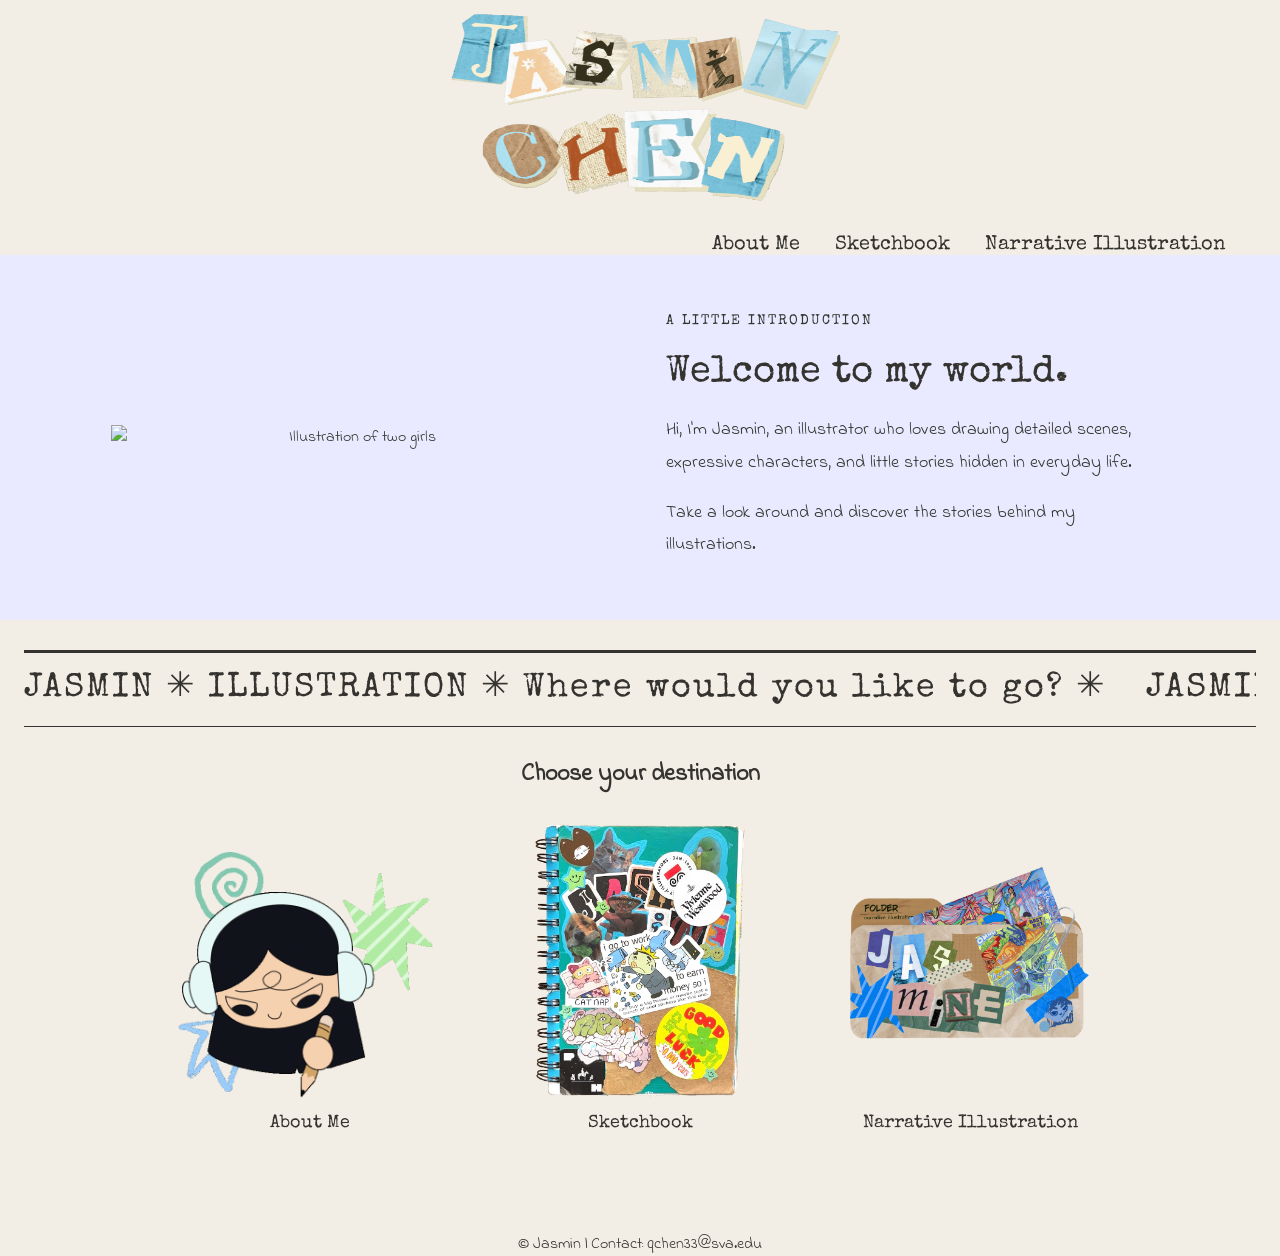
==== index.html @ 53a6e6cb "add illustration website files" ====
<!DOCTYPE html>
<html lang="en">
<head>
  <meta charset="UTF-8">
  <meta name="viewport" content="width=device-width, initial-scale=1.0">
  <title>Jasmin | Illustration Portfolio</title>

  <link href="https://fonts.googleapis.com/css2?family=Indie+Flower&family=Special+Elite&display=swap" rel="stylesheet">
  <link rel="stylesheet" href="Style.css">
</head>

<body>
  <main>

    <!-- First screen: Welcome -->
    <section class="hero" id="home">

      <!-- 顶部gif 文字logo -->
     <div class="hero-text">
  <img src="Image/Jasmin_chen.gif" alt="Welcome to Jasmin's illustration portfolio">
</div>

      <!-- 顶部右侧菜单栏 -->
      <nav class="home-menu">
        <a href="about.html">About Me</a>
        <a href="Sketch.html">Sketchbook</a>
        <a href="narrative.html">Narrative Illustration</a>
      </nav>

      <!-- 主图在左，介绍文字在右 -->
      <div class="hero-content">

        <!-- 左侧主图 -->
        <div class="hero-image">
          <img
            class="home-background"
            src="Image/two girls.tif"
            alt="Illustration of two girls">
        </div>

        <!-- 右侧介绍文字 -->
        <div class="hero-intro">
          <p class="intro-label">A LITTLE INTRODUCTION</p>

          <h2>Welcome to my world.</h2>

          <p>
            Hi, I'm Jasmin, an illustrator who loves
            drawing detailed scenes, expressive characters,
            and little stories hidden in everyday life.
          </p>

          <p>
            Take a look around and discover the stories
            behind my illustrations.
          </p>
        </div>

      </div>

      <!-- 循环滚动文字 -->
      <div class="marquee">
        <div class="marquee-track">
          <span>JASMIN ✳ ILLUSTRATION ✳ Where would you like to go? ✳ </span>
          <span>JASMIN ✳ ILLUSTRATION ✳ Where would you like to go? ✳ </span>
          <span>JASMIN ✳ ILLUSTRATION ✳ Where would you like to go? ✳ </span>
        </div>
      </div>

      
    </section>

    <!-- Second screen: Illustrated navigation -->
    <section class="destinations" id="destinations">

      <h2>Choose your destination</h2>

      
<div class="destination-block">

  <a class="destination-button" href="about.html">
    <img src="Image/gif_logo_home_page.gif" alt="">
    <span>About Me</span>
  </a>

  <a class="destination-button" href="sketch.html">
    <img src="Image/sketch_book_button.png" alt="">
    <span>Sketchbook</span>
  </a>

  <a class="destination-button" href="narrative.html">
    <img src="Image/narrative_illustration_button.png" alt="">
    <span>Narrative Illustration</span>
  </a>

</div>


    </section>

  </main>

  <footer>
    © Jasmin | Contact: qchen33@sva.edu
  </footer>

</body>
</html>
---- Style.css ----
/* ===== 全站基础样式 ===== */
body {
  margin: 0;
  background: #f3eee5;
  color: #34332f;
  font-family: 'Indie Flower', cursive;
  text-align: center;
}

/* ===== 页面主要内容 ===== */
main {
  padding: 100px 24px;
}

/* ===== 主标题 ===== */
h1 {
  font-family: 'Special Elite', monospace;
  font-size: clamp(36px, 7vw, 80px);
  font-weight: normal;
}

/* ===== 副标题和段落 ===== */
h2,
.subtitle {
  font-family: 'Indie Flower', cursive;
}

p {
  font-size: 18px;
}

/* ===== 图片自适应 ===== */
img {
  max-width: 100%;
  height: auto;
}
/* Narrative 页面文字字体 */
.subtitle,
.artwork-title,
.artwork-info {
  font-family: 'Indie Flower', cursive;
}
/* 作品图片的茉莉花背景 */
.artwork-background {
  background-color: #e9eaff;
  background-image: none;
  background-repeat: repeat;
  background-position: center top;
  background-size: 500px auto;

  display: grid;
  place-items: center;
  width: calc(100vw - 48px);
  margin-left: -24px;
  padding: 0;
  box-sizing: border-box;
}

/* 作品图片 */
.artwork-background .main-artwork {
  display: block;
  width: auto;
  height: auto;
  max-width: 100%;
  max-height: calc(100vh - 115px);
  margin: 0 auto;
  object-fit: contain;
}

/* ===== 首页gif文字logo排版 ===== */
.hero-text {
  margin: -100px   0 5px;
  padding: 0;
  line-height: 1.2;
}
.hero-text img {
  display: block;
  width: 400px;
  height: 210px;
  object-fit: fill;
  max-width: 85%;
  margin: 0 auto;
}

.hero-text p {
  margin: 3px 0;
  font-size: 16px;
  line-height: 1.3;
   transform: translateY(-10px);
}

.hero-text h1 {
  margin: 4px 0;
  font-size: clamp(30px, 4vw, 52px);
  line-height: 1.1;
}


/* 首页菜单栏 */
.home-menu {
  display: flex;
  justify-content: flex-end;
  align-items: flex-start;
  gap: 35px;

  width: 100%;
  max-width: none;
  margin: 0 0 12px;
  padding-right: 30px;

  box-sizing: border-box;
  transform: translateY(20px);
}

.home-menu a {
  color: #34332f;
  text-decoration: none;
  font-family: 'Special Elite', cursive;
  font-size: 20px;
  transition: opacity 0.2s ease;
}

.home-menu a:hover {
  opacity: 0.55;
}


/* ===== 首页三个插画入口 ===== */
.destinations {
  text-align: center;
  width: 100%;
}

.destination-block {
  display: flex;
  flex-direction: row;
  justify-content: center;
  align-items: flex-start;
  gap: 50px;

  width: 100%;
  max-width: 1100px;
  margin: 30px auto 0;
  box-sizing: border-box;
}

/* 每一个按钮 */
.destination-button {
  display: flex;
  flex-direction: column;
  align-items: center;
  text-align: center;

  width: 280px;
  flex-shrink: 0;

  text-decoration: none;
  color: #34332f;
}

/* 按钮图片 */
.destination-button img {
  width: 280px;
  height: 280px;
  object-fit: contain;
  display: block;
}

/* 按钮文字 */
.destination-button span {
  margin-top: 12px;
  font-family: 'Special Elite', cursive;
  font-size: 18px;
}

/* 鼠标悬停效果 */
.destination-button img {
  transition: transform 0.25s ease;
}

.destination-button:hover img {
  transform: translateY(-5px);
}

/* 循环滚动文字 */
.marquee {
  width: 100%;
  overflow: hidden;
  white-space: nowrap;
  margin: 30px 0;
  padding: 13px 0;

  border-top: 3px solid #34332f;
  border-bottom: 1px solid #34332f;

  box-sizing: border-box;

}

.marquee-track {
  display: flex;
  width: max-content;
  animation: marquee-scroll 20s linear infinite;
}

.marquee-track span {
  flex-shrink: 0;
  font-family: 'Special Elite', monospace;
  font-size: 34px;
  letter-spacing: 2px;
  line-height: 1.4;
  padding-right: 40px;
}

/* 滚动动画 */
@keyframes marquee-scroll {
  from {
    transform: translateX(0);
  }

  to {
    transform: translateX(-50%);
  }
}

/* ===== 首页主图与介绍的左右布局 ===== */

/* 首页主图和介绍文字的背景区域 */

/* 首页主图和介绍文字的全宽背景区域 */
.hero-content {
  display: flex;
  align-items: center;
  gap: 5%;

  width: 100vw;
  max-width: none;
  margin: 20px 0 20px calc(50% - 50vw);
  padding: 25px max(calc((100vw - 1100px) / 2), 9%);

  background-color: #e9eaff;
  box-sizing: border-box;
}

/* 左侧主图 */
.hero-image {
  flex: 1;
  min-width: 0;
}

.hero-image .home-background {
  display: block;
  width: 100%;
  height: auto;
  margin: 0;
}

/* 右侧介绍文字 */
.hero-intro {
  flex: 1;
  min-width: 0;
  text-align: left;
  padding: 15px;
  box-sizing: border-box;
}

.hero-intro .intro-label {
  font-family: 'Special Elite', monospace;
  font-size: 14px;
  letter-spacing: 2px;
}

.hero-intro h2 {
  font-family: 'Special Elite', monospace;
  font-size: clamp(28px, 3vw, 44px);
  font-weight: normal;
  line-height: 1.2;
  margin: 16px 0;
}

.hero-intro p {
  font-size: 18px;
  line-height: 1.8;
}

/* 手机屏幕布局 */
@media (max-width: 700px) {
  .hero-content {
    flex-direction: column;
    width: 100%;
    gap: 20px;
  }

  .hero-image,
  .hero-intro {
    width: 100%;
    flex: auto;
  }

  .hero-intro {
    padding: 10px;
  }
}


/* ===== 速写本页面Sketchbook page ===== */


/* ===== Sketchbook navigation ===== */

.sketchbook-menu {
  display: flex;
  justify-content: flex-end;
  align-items: center;
  gap: 28px;

  width: 100%;
  box-sizing: border-box;
  padding: 24px 5% 0;
}

.sketchbook-menu a {
  color: #34332f;
  text-decoration: none;
  font-family: 'Indie Flower', cursive;
  font-size: 18px;
}

.sketchbook-menu a:hover {
  opacity: 0.6;
}

/* ===== Sketchbook layout ===== */

.sketchbook-main {
  min-height: calc(100vh - 65px);
  padding: 20px 24px 30px;
  box-sizing: border-box;

  display: flex;
  flex-direction: column;
  align-items: center;
}

.sketchbook-title {
  margin: 0 0 8px;
}

.sketchbook-instruction {
  margin: 0 0 24px;
}

.sketchbook-stage {
  display: flex;
  justify-content: center;
  align-items: center;

  width: 100%;
  flex: 1;
  min-height: 0;
}

.sketchbook-spread {
  position: absolute;
  inset: 0;
  display: flex;
  width: 100%;
  height: 100%;
}


/* Large open book */

.sketchbook {
  position: relative;
  width: min(94vw, 1400px);
  height: min(68vw, 78vh);
  aspect-ratio: auto;
  flex-shrink: 0;
  perspective: 1600px;
}


/* ===== Mobile navigation ===== */

@media (max-width: 600px) {
  .sketchbook-menu {
    gap: 14px;
    padding: 18px 12px 0;
    flex-wrap: wrap;
  }

  .sketchbook-menu a {
    font-size: 15px;
  }

  .sketchbook-main {
    padding: 24px 8px;
  }

  .sketchbook {
    width: 96vw;
  }
}


/* ===== Closed book cover ===== */

.sketchbook-cover {
  position: absolute;
  inset: 0;
  z-index: 2;

  width: 100%;
  height: 100%;
  padding: 30px;

  display: flex;
  flex-direction: column;
  justify-content: center;
  align-items: center;
  gap: 16px;

  box-sizing: border-box;
  border: 1px solid #88745b;
  border-radius: 5px 12px 12px 5px;

  background:
    linear-gradient(
      90deg,
      #9b7654 0%,
      #b18b65 4%,
      #c6a47d 12%,
      #b9956d 100%
    );

  color: #453629;
  box-shadow:
    5px 8px 0 #d5c8b5,
    10px 14px 24px rgba(65, 48, 31, 0.18);

  cursor: pointer;
  transition:
    opacity 0.45s ease,
    transform 0.65s ease,
    visibility 0.65s;
}

.cover-decoration {
  font-size: 38px;
}

.cover-title {
  font-family: 'Special Elite', monospace;
  font-size: clamp(27px, 4vw, 46px);
  line-height: 1.25;
}

.cover-author {
  font-family: 'Indie Flower', cursive;
  font-size: 19px;
}

.cover-hint {
  margin-top: 18px;
  font-family: 'Special Elite', monospace;
  font-size: 11px;
  letter-spacing: 2px;
}

/* ===== Open book spread ===== */

.sketchbook-spread {
  position: absolute;
  inset: 0;

  display: flex;
  overflow: hidden;

  border-radius: 4px;
  background: #e9deca;
  box-shadow: 0 14px 30px rgba(65, 48, 31, 0.18);

  opacity: 0;
  visibility: hidden;
  transform: scale(0.94);

  transition:
    opacity 0.45s ease,
    transform 0.65s ease,
    visibility 0.65s;
}



.sketchbook-page-left,
.sketchbook-page-right {
  position: relative;
  flex: 1;
  min-width: 0;

  padding: 30px;
  box-sizing: border-box;

  background-color: #faf5e9;
  background-image: url("Image/paper-\ texture.jpg");
  background-size: 100% 100%;
  background-position: center;
  background-repeat: no-repeat;
}


.sketchbook-page-left {
  border-right: 1px solid #d8cbb6;
  box-shadow: inset -10px 0 16px -14px rgba(60, 45, 30, 0.5);
}

.sketchbook-page-right {
  box-shadow: inset 10px 0 16px -14px rgba(60, 45, 30, 0.5);
}

.page-number {
  font-family: 'Special Elite', monospace;
  font-size: 12px;
  color: #9a8a75;
}

.page-note {
  margin-top: 45px;
  font-family: 'Indie Flower', cursive;
  font-size: 19px;
  color: #847765;
}

/* ===== Open state ===== */

.sketchbook.is-open .sketchbook-cover {
  opacity: 0;
  visibility: hidden;
  transform: rotateY(-12deg) scale(0.96);
  pointer-events: none;
}

.sketchbook.is-open .sketchbook-spread {
  opacity: 1;
  visibility: visible;
  transform: scale(1);
}

.sketchbook-bottom-note {
  margin-top: 35px;
  font-family: 'Indie Flower', cursive;
  font-size: 18px;
}

/* ===== Mobile layout ===== */

@media (max-width: 600px) {
  .sketchbook-main {
    padding: 35px 12px 45px;
  }

  .sketchbook {
    width: 96vw;
  }

  .sketchbook-page-left,
  .sketchbook-page-right {
    padding: 14px;
  }

  .page-note {
    margin-top: 25px;
    font-size: 15px;
  }

  .cover-author {
    font-size: 15px;
  }

  .cover-hint {
    font-size: 9px;
  }
}

/* ===== 速写本中的作品Artwork inside sketchbook ===== */

.sketchbook-page-left,
.sketchbook-page-right {
  position: relative;
}

.page-number {
  position: absolute;
  top: 14px;
  left: 18px;
  z-index: 1;
}

.sketchbook-artwork {
  display: block;
  width: 100%;
  height: 100%;
  object-fit: contain;
  object-position: center;
}
.sketchbook-artwork {
  display: block;
  max-width: 100%;
  max-height: 100%;
  width: auto;
  height: auto;
  object-fit: contain;
  margin: auto;
}
/* ===== Sketchbook page flip ===== */

#flipbook {
  margin: 0 auto;
  position: relative;
  background: #e5d8c2;
  box-shadow:
    0 3px 0 #d8c9b2,
    0 6px 0 #eee3d0,
    0 9px 0 #d5c4aa,
    0 13px 0 #e9dcc8,
    0 18px 24px rgba(57, 43, 29, 0.22);
}


#flipbook .page {
  background-color: #faf5e9;
  background-image: url("Image/paper-texture.jpg");
  background-size: 100% 100%;
  background-position: center;
  background-repeat: no-repeat;
  overflow: hidden;
  box-sizing: border-box;
}

#flipbook .page img {
  display: block;
  width: 100%;
  height: 100%;
  object-fit: contain;
}

/* ===== Sketchbook spine ===== */

#flipbook {
  position: relative;
}

/* ===== Natural sketchbook spine ===== */

#flipbook {
  position: relative;
}

/* 柔和的装订阴影与纸张反光 */
#flipbook::after {
  content: "";
  position: absolute;
  top: 0;
  bottom: 0;
  left: 50%;
  width: 38px;
  transform: translateX(-50%);
  pointer-events: none;
  z-index: 20;

  background: linear-gradient(
    to right,
    rgba(83, 62, 42, 0) 0%,
    rgba(83, 62, 42, 0.07) 20%,
    rgba(65, 47, 32, 0.18) 42%,
    rgba(255, 252, 240, 0.30) 50%,
    rgba(65, 47, 32, 0.15) 58%,
    rgba(83, 62, 42, 0.06) 80%,
    rgba(83, 62, 42, 0) 100%
  );
}
/* 左页靠近装订处的阴影 */
#flipbook .page:nth-child(odd) {
  box-shadow: inset -8px 0 12px -10px rgba(65, 47, 32, 0.35);
}

/* 右页靠近装订处的阴影 */
#flipbook .page:nth-child(even) {
  box-shadow: inset 8px 0 12px -10px rgba(65, 47, 32, 0.35);
}
/* 右侧叠页：更自然的纸张边缘 */
#flipbook::before {
  content: "";
  position: absolute;
  top: 4px;
  bottom: -8px;
  right: -5px;
  width: 5px;

  background: repeating-linear-gradient(
    to bottom,
    #eee5d5 0px,
    #eee5d5 2px,
    #d9cbb7 2.5px,
    #f7f0e3 4px
  );

  border-right: 1px solid rgba(125, 101, 72, 0.15);
  border-radius: 0 1px 2px 0;
  box-shadow: 2px 3px 5px rgba(57, 43, 29, 0.10);

  z-index: 5;
  pointer-events: none;
}
/* 左上角 Logo */
.detail-logo {
  position: fixed;
  top: 12px;
  left: 24px;
  z-index: 10;
  display: block;
  width: 170px;
}

.detail-logo img {
  display: block;
  width: 100%;
  height: auto;
}
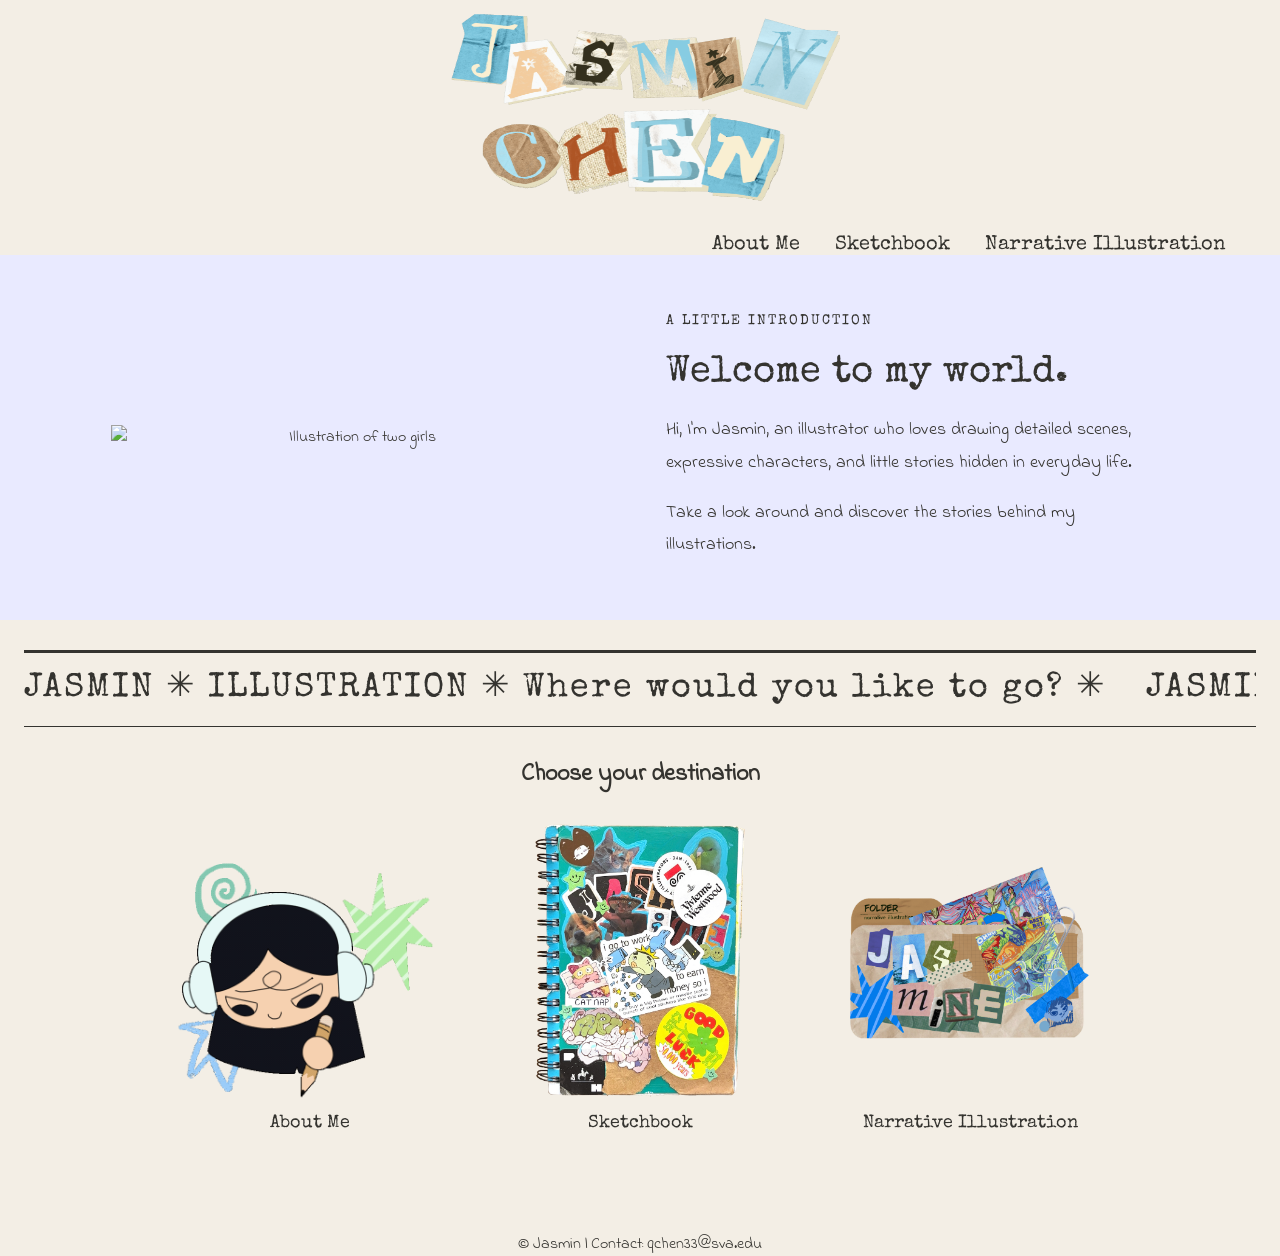
==== commit 68fb5228: "Fix links to use correct case for HTML files" ====
--- a/index.html
+++ b/index.html
@@ -23,9 +23,9 @@
 
       <!-- 顶部右侧菜单栏 -->
       <nav class="home-menu">
-        <a href="about.html">About Me</a>
+        <a href="About.html">About Me</a>
         <a href="Sketch.html">Sketchbook</a>
-        <a href="narrative.html">Narrative Illustration</a>
+        <a href="Narrative.html">Narrative Illustration</a>
       </nav>
 
       <!-- 主图在左，介绍文字在右 -->
@@ -79,17 +79,17 @@
       
 <div class="destination-block">
 
-  <a class="destination-button" href="about.html">
+  <a class="destination-button" href="About.html">
     <img src="Image/gif_logo_home_page.gif" alt="">
     <span>About Me</span>
   </a>
 
-  <a class="destination-button" href="sketch.html">
+  <a class="destination-button" href="Sketch.html">
     <img src="Image/sketch_book_button.png" alt="">
     <span>Sketchbook</span>
   </a>
 
-  <a class="destination-button" href="narrative.html">
+  <a class="destination-button" href="Narrative.html">
     <img src="Image/narrative_illustration_button.png" alt="">
     <span>Narrative Illustration</span>
   </a>
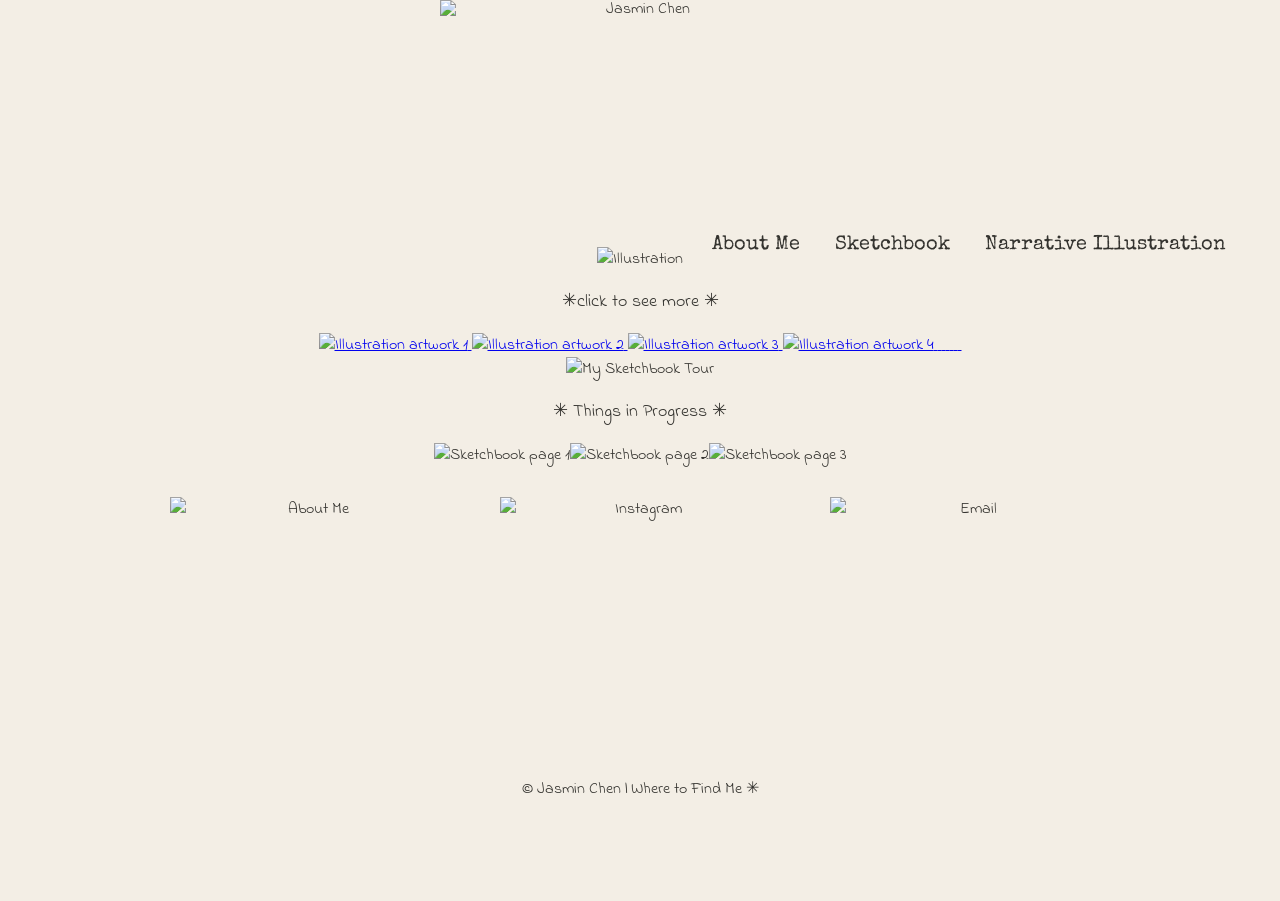
==== commit d6c8f21a: "Refactor index.html structure and update content" ====
--- a/index.html
+++ b/index.html
@@ -16,94 +16,225 @@
     <!-- First screen: Welcome -->
     <section class="hero" id="home">
 
-      <!-- 顶部gif 文字logo -->
-     <div class="hero-text">
-  <img src="Image/Jasmin_chen.gif" alt="Welcome to Jasmin's illustration portfolio">
-</div>
-
-      <!-- 顶部右侧菜单栏 -->
-      <nav class="home-menu">
-        <a href="About.html">About Me</a>
-        <a href="Sketch.html">Sketchbook</a>
-        <a href="Narrative.html">Narrative Illustration</a>
-      </nav>
-
-      <!-- 主图在左，介绍文字在右 -->
-      <div class="hero-content">
-
-        <!-- 左侧主图 -->
-        <div class="hero-image">
-          <img
-            class="home-background"
-            src="Image/two girls.tif"
-            alt="Illustration of two girls">
+      <!-- Logo + Menu background -->
+      <div class="header-background">
+
+        <!-- Logo -->
+        <div class="hero-text">
+          <img src="Image/ps main logo.png" alt="Jasmin Chen">
         </div>
 
-        <!-- 右侧介绍文字 -->
-        <div class="hero-intro">
-          <p class="intro-label">A LITTLE INTRODUCTION</p>
-
-          <h2>Welcome to my world.</h2>
-
-          <p>
-            Hi, I'm Jasmin, an illustrator who loves
-            drawing detailed scenes, expressive characters,
-            and little stories hidden in everyday life.
-          </p>
-
-          <p>
-            Take a look around and discover the stories
-            behind my illustrations.
-          </p>
-        </div>
+        <!-- Menu -->
+        <nav class="home-menu">
+          <a href="About.html">About Me</a>
+          <a href="Sketch.html">Sketchbook</a>
+          <a href="Narrative.html">Narrative Illustration</a>
+        </nav>
 
       </div>
 
-      <!-- 循环滚动文字 -->
-      <div class="marquee">
-        <div class="marquee-track">
-          <span>JASMIN ✳ ILLUSTRATION ✳ Where would you like to go? ✳ </span>
-          <span>JASMIN ✳ ILLUSTRATION ✳ Where would you like to go? ✳ </span>
-          <span>JASMIN ✳ ILLUSTRATION ✳ Where would you like to go? ✳ </span>
-        </div>
+         
+    </section>
+
+    <!-- Homepage artwork gallery -->
+    <section class="artwork-gallery" id="gallery">
+
+      <div class="gallery-heading">
+  <img
+    src="Image/Title_Illustration.png"
+    alt="Illustration"
+    class="section-title-image"
+  >
+  <p>✳click to see more ✳</p>
+</div>
+
+      <div class="gallery-window">
+        <a href="Narrative.html" class="gallery-link">
+          <div class="gallery-track">
+
+            <!-- Original artworks -->
+            <img src="Image/artwork1.jpg" alt="Illustration artwork 1">
+            <img src="Image/artwork2.jpg" alt="Illustration artwork 2">
+            <img src="Image/artwork3.jpg" alt="Illustration artwork 3">
+            <img src="Image/artwork4.jpg" alt="Illustration artwork 4">
+
+            <!-- Repeated artworks for continuous scrolling -->
+            <img src="Image/artwork1.jpg" alt="" aria-hidden="true">
+            <img src="Image/artwork2.jpg" alt="" aria-hidden="true">
+            <img src="Image/artwork3.jpg" alt="" aria-hidden="true">
+            <img src="Image/artwork4.jpg" alt="" aria-hidden="true">
+            <img src="Image/artwork2.jpg" alt="" aria-hidden="true">
+            <img src="Image/artwork3.jpg" alt="" aria-hidden="true">
+            <img src="Image/artwork4.jpg" alt="" aria-hidden="true">
+
+          </div>
+        </a>
       </div>
 
+    </section>
+    <!-- Sketchbook carousel -->
+<section class="sketchbook-section" id="sketchbook">
+
+  <div class="sketchbook-heading">
+  <img
+    src="Image/Title_Sketch_Book_.png"
+    alt="My Sketchbook Tour"
+    class="section-title-image"
+  >
+  <p>✳ Things in Progress ✳</p>
+</div>
+
+  <div class="sketchbook-carousel">
+
+<div class="sketchbook-stage">
+
+  
+<div class="sketch-page sketch-left" title="Previous page">
+  <img src="Image/sketch page1.jpg" alt="Previous sketchbook page">
+</div>
+
+<div class="sketch-page sketch-center" title="Current page">
+  <img src="Image/sketch page2.jpg" alt="Current sketchbook page">
+</div>
+
+<div class="sketch-page sketch-right" title="Next page">
+  <img src="Image/sketch page3.jpg" alt="Next sketchbook page">
+</div>
+
+
+</div>
+
+
+</div>
+
+</section>
+
+    <!-- Illustrated navigation -->
+    <section class="destinations" id="destinations">
+
+     
+
+    
+<section class="footer-destinations">
+  <div class="destination-block">
+
+    <!-- About Me -->
+    <a href="About.html" class="destination-button">
+      <img src="Image/footage_logo_about_me.png" alt="About Me">
       
-    </section>
-
-    <!-- Second screen: Illustrated navigation -->
-    <section class="destinations" id="destinations">
-
-      <h2>Choose your destination</h2>
-
-      
-<div class="destination-block">
-
-  <a class="destination-button" href="About.html">
-    <img src="Image/gif_logo_home_page.gif" alt="">
-    <span>About Me</span>
-  </a>
-
-  <a class="destination-button" href="Sketch.html">
-    <img src="Image/sketch_book_button.png" alt="">
-    <span>Sketchbook</span>
-  </a>
-
-  <a class="destination-button" href="Narrative.html">
-    <img src="Image/narrative_illustration_button.png" alt="">
-    <span>Narrative Illustration</span>
-  </a>
-
-</div>
-
-
-    </section>
-
-  </main>
-
-  <footer>
-    © Jasmin | Contact: qchen33@sva.edu
-  </footer>
+    </a>
+
+    <!-- Instagram -->
+    <a href="https://www.instagram.com/jasss.zip/"
+       class="destination-button"
+       target="_blank"
+       rel="noopener noreferrer">
+      <img src="Image/footage_logo_ins.png" alt="Instagram">
+  
+    </a>
+
+    <!-- Email -->
+    <a href="mailto:qingyunchen2@gmail.com" class="destination-button">
+      <img src="Image/footage_logo_Email.png" alt="Email">
+     
+    </a>
+
+    </div>
+
+  </section>
+
+<footer class="site-footer">
+  © Jasmin Chen | Where to Find Me ✳
+</footer>
+
+</main>
+
+
+
+
+<script>
+  const sketchImages = [
+    "Image/sketch page1.jpg",
+    "Image/sketch cover.png",
+    "Image/sketch page2.jpg",
+    "Image/sketch page3.jpg",
+    "Image/sketch page4.jpg",
+    "Image/sketch page5.jpg"
+  ];
+
+  // 封面是数组的第 2 张，编号为 1
+  let currentSketch = 1;
+
+  
+function updateSketchbook() {
+  const stage = document.querySelector(
+    ".sketchbook-section .sketchbook-stage"
+  );
+
+  if (!stage) return;
+
+  const leftPage = stage.querySelector(".sketch-left");
+  const centerPage = stage.querySelector(".sketch-center");
+  const rightPage = stage.querySelector(".sketch-right");
+
+  if (!leftPage || !centerPage || !rightPage) return;
+
+  const leftImg = leftPage.querySelector("img");
+  const centerImg = centerPage.querySelector("img");
+  const rightImg = rightPage.querySelector("img");
+
+  const total = sketchImages.length;
+  const previous = (currentSketch - 1 + total) % total;
+  const next = (currentSketch + 1) % total;
+
+  leftImg.src = sketchImages[previous];
+  centerImg.src = sketchImages[currentSketch];
+  rightImg.src = sketchImages[next];
+
+  leftImg.alt = "Sketchbook page " + (previous + 1);
+  centerImg.alt = "Sketchbook page " + (currentSketch + 1);
+  rightImg.alt = "Sketchbook page " + (next + 1);
+
+  // 点击左侧区域
+  leftPage.onclick = function() {
+    if (sketchImages[previous].includes("sketch cover.png")) {
+      window.location.href = "Sketch.html";
+    } else {
+      changeSketch(-1);
+    }
+  };
+
+  // 点击中间封面
+  centerPage.onclick = function() {
+    if (sketchImages[currentSketch].includes("sketch cover.png")) {
+      window.location.href = "Sketch.html";
+    }
+  };
+
+  // 点击右侧区域
+  rightPage.onclick = function() {
+    if (sketchImages[next].includes("sketch cover.png")) {
+      window.location.href = "Sketch.html";
+    } else {
+      changeSketch(1);
+    }
+  };
+
+  leftPage.style.cursor = "pointer";
+  centerPage.style.cursor = "pointer";
+  rightPage.style.cursor = "pointer";
+}
+
+function changeSketch(direction) {
+  const total = sketchImages.length;
+
+  currentSketch = (currentSketch + direction + total) % total;
+
+  updateSketchbook();
+}
+  updateSketchbook();
+</script>
 
 </body>
 </html>
+
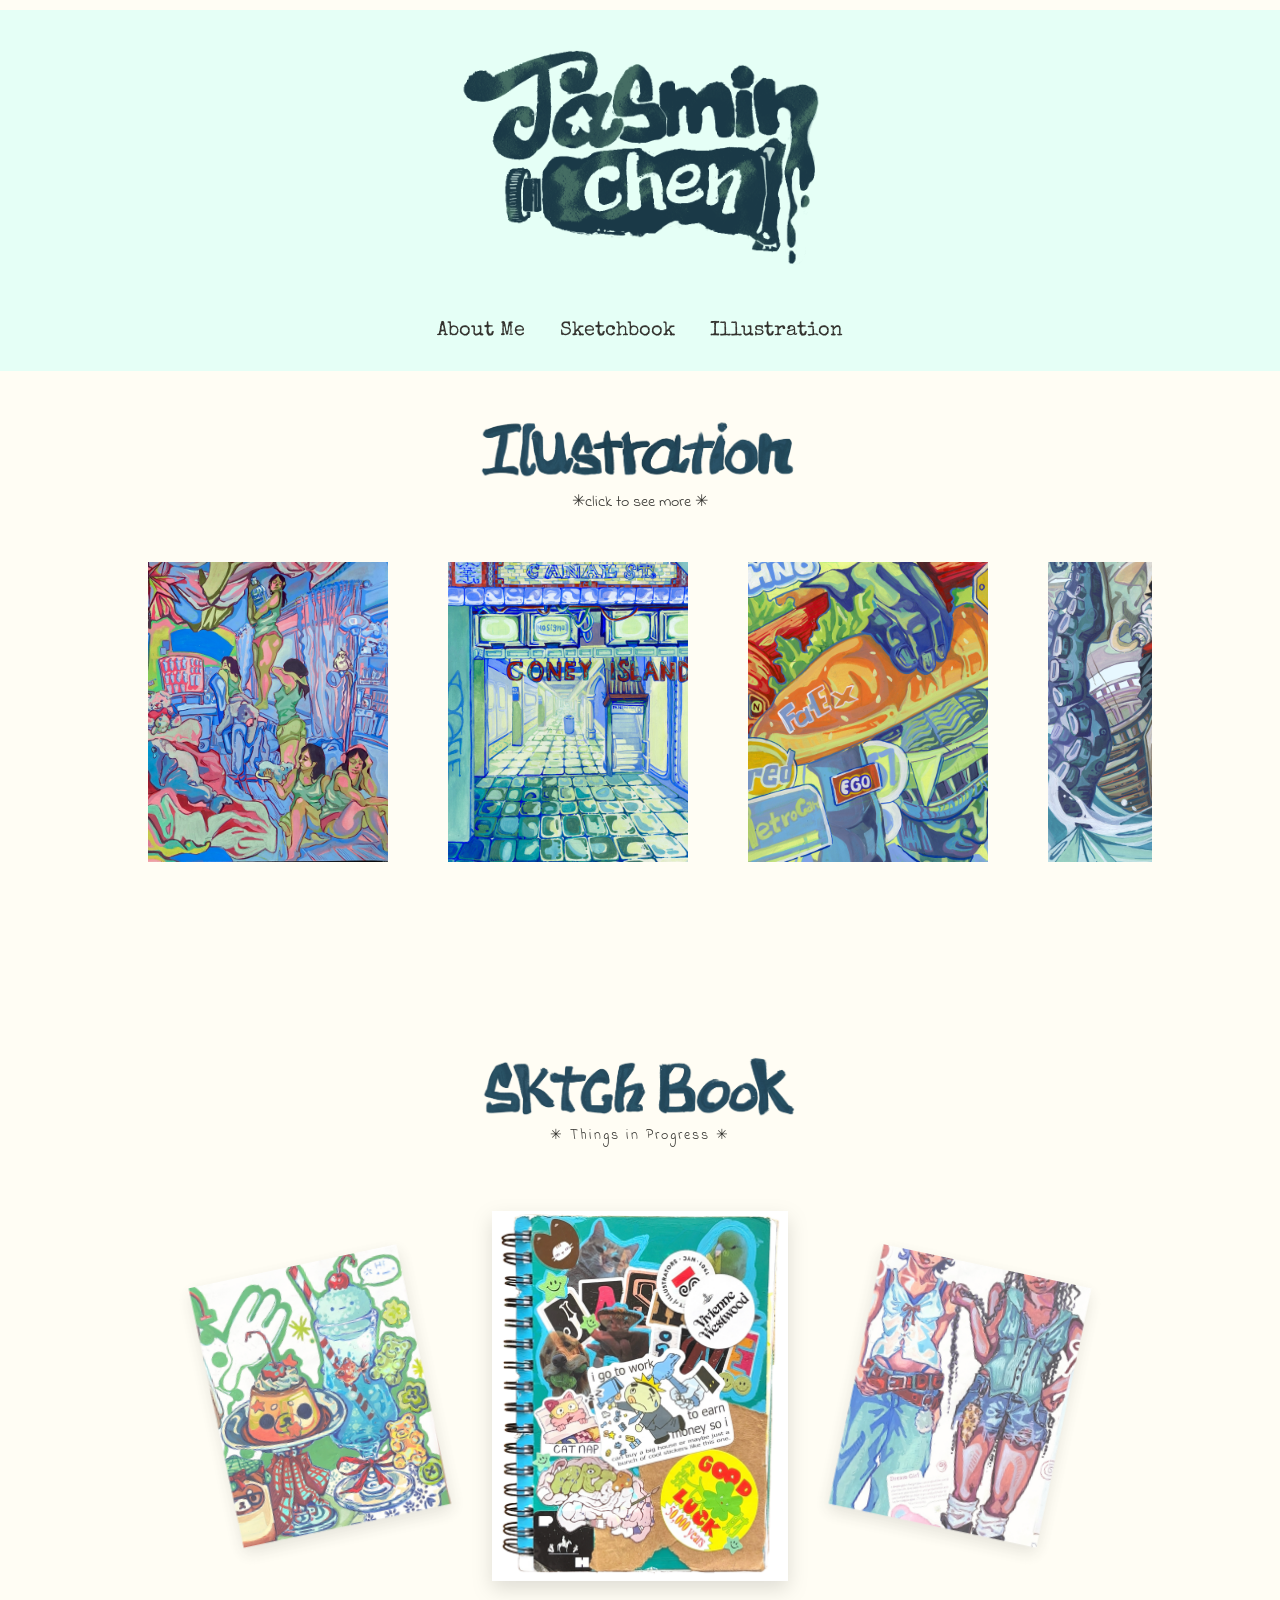
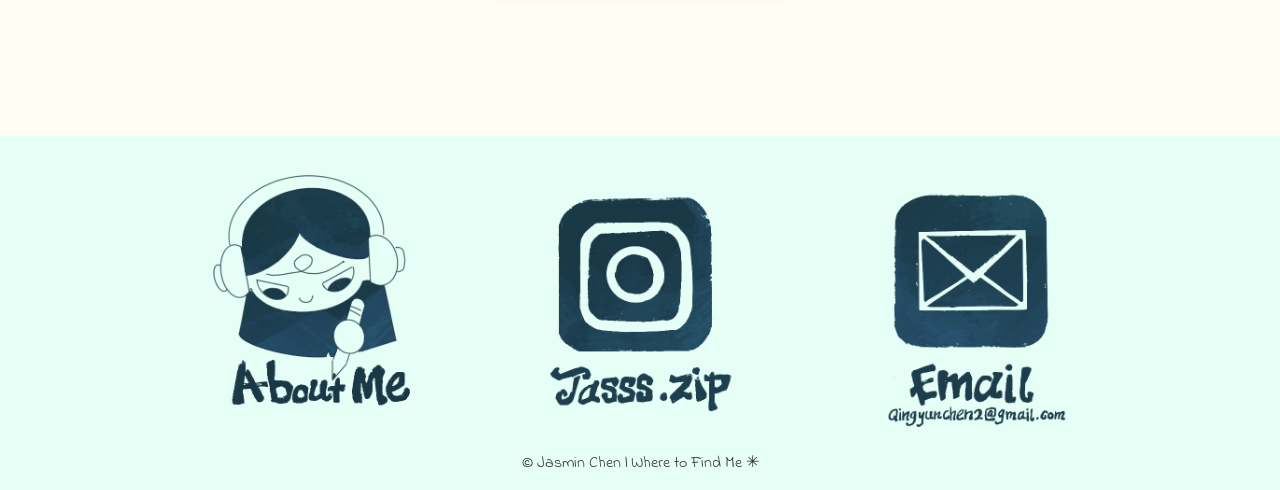
==== commit 84bb7d06: "Rename 'Narrative Illustration' link to 'Illustration'" ====
--- a/index.html
+++ b/index.html
@@ -28,7 +28,7 @@
         <nav class="home-menu">
           <a href="About.html">About Me</a>
           <a href="Sketch.html">Sketchbook</a>
-          <a href="Narrative.html">Narrative Illustration</a>
+          <a href="Narrative.html">Illustration</a>
         </nav>
 
       </div>
--- a/Style.css
+++ b/Style.css
@@ -1,7 +1,7 @@
 /* ===== 全站基础样式 ===== */
 body {
   margin: 0;
-  background: #f3eee5;
+  background: #FFFDF4;
   color: #34332f;
   font-family: 'Indie Flower', cursive;
   text-align: center;
@@ -9,7 +9,8 @@
 
 /* ===== 页面主要内容 ===== */
 main {
-  padding: 100px 24px;
+  padding: 10px 0 0;
+  flex: 1;
 }
 
 /* ===== 主标题 ===== */
@@ -42,7 +43,7 @@
 }
 /* 作品图片的茉莉花背景 */
 .artwork-background {
-  background-color: #e9eaff;
+  background-color: #e5fff6;
   background-image: none;
   background-repeat: repeat;
   background-position: center top;
@@ -69,15 +70,14 @@
 
 /* ===== 首页gif文字logo排版 ===== */
 .hero-text {
-  margin: -100px   0 5px;
+  margin: -10px -10px 4px;
   padding: 0;
-  line-height: 1.2;
-}
-.hero-text img {
-  display: block;
-  width: 400px;
-  height: 210px;
-  object-fit: fill;
+  line-height: 1;
+
+}.hero-text img {
+  display: block;
+  width: 360px;
+  height: auto;
   max-width: 85%;
   margin: 0 auto;
 }
@@ -99,18 +99,15 @@
 /* 首页菜单栏 */
 .home-menu {
   display: flex;
-  justify-content: flex-end;
-  align-items: flex-start;
+  justify-content: center;
+  align-items: center;
   gap: 35px;
-
-  width: 100%;
-  max-width: none;
-  margin: 0 0 12px;
-  padding-right: 30px;
-
-  box-sizing: border-box;
-  transform: translateY(20px);
-}
+  width: 100%;
+  margin: 0 auto;
+  padding: 15px 0;
+  box-sizing: border-box;
+}
+ 
 
 .home-menu a {
   color: #34332f;
@@ -124,6 +121,14 @@
   opacity: 0.55;
 }
 
+.header-background {
+  width: 100%;
+  background-color: #e5fff6;
+  box-sizing: border-box;
+  padding: 15px 0;
+  overflow: hidden;
+}
+
 
 /* ===== 首页三个插画入口 ===== */
 .destinations {
@@ -182,20 +187,6 @@
   transform: translateY(-5px);
 }
 
-/* 循环滚动文字 */
-.marquee {
-  width: 100%;
-  overflow: hidden;
-  white-space: nowrap;
-  margin: 30px 0;
-  padding: 13px 0;
-
-  border-top: 3px solid #34332f;
-  border-bottom: 1px solid #34332f;
-
-  box-sizing: border-box;
-
-}
 
 .marquee-track {
   display: flex;
@@ -302,8 +293,6 @@
   }
 }
 
-
-/* ===== 速写本页面Sketchbook page ===== */
 
 
 /* ===== Sketchbook navigation ===== */
@@ -727,4 +716,476 @@
   display: block;
   width: 100%;
   height: auto;
-}+}
+
+/* ===== Homepage Artwork Gallery ===== */
+
+.artwork-gallery {
+  width: 80%;
+  padding: 35px 0 45px;
+  overflow: hidden;
+  box-sizing: border-box;
+  margin: 0 auto;
+}
+
+.gallery-heading {
+  width: 90%;
+  margin: 0 auto 18px;
+  text-align: left;
+}
+
+.gallery-heading h2 {
+  font-family: 'Special Elite', monospace;
+  font-size: 26px;
+  font-weight: normal;
+  margin: 0 0 6px;
+}
+
+.gallery-heading p {
+  font-size: 16px;
+  margin: 0;
+}
+
+.gallery-window {
+  width: 100%;
+  overflow: hidden;
+}
+
+.gallery-track {
+  display: flex;
+  flex-direction: row;
+  flex-wrap: nowrap;
+  align-items: center;
+  gap: 60px;
+  width: max-content;
+  padding-left: 20px;
+  animation: gallery-scroll 20s linear infinite;
+}
+
+.gallery-track img {
+  display: block;
+  width: 240px;
+  height: 360px;
+  flex: 0 0 240px;
+  object-fit: contain;
+  border-radius: 4px;
+}
+
+/* Hover to pause */
+.gallery-window:hover .gallery-track {
+  animation-play-state: paused;
+}
+
+/* Scroll left */
+@keyframes gallery-scroll {
+  from {
+    transform: translateX(0);
+  }
+
+  to {
+    transform: translateX(-50%);
+  }
+}
+.gallery-link {
+  display: block;
+  color: inherit;
+  text-decoration: none;
+  cursor: pointer;
+}
+
+/* ===== Homepage floating Sketchbook ===== */
+
+.sketchbook-section {
+  width: 80%;
+  margin: 70px auto;
+  padding: 35px 0 45px;
+  box-sizing: border-box;
+  overflow: hidden;
+}
+
+.sketchbook-section .sketchbook-heading {
+  text-align: center;
+  margin-bottom: 25px;
+}
+
+.sketchbook-section .sketchbook-heading p {
+  margin: 0 0 8px;
+  font-size: 14px;
+  letter-spacing: 2px;
+}
+
+.sketchbook-section .sketchbook-heading h2 {
+  font-family: 'Special Elite', monospace;
+  font-size: clamp(28px, 4vw, 42px);
+  font-weight: normal;
+  margin: 0 0 10px;
+}
+
+.sketchbook-section .sketchbook-heading span {
+  font-size: 16px;
+}
+
+/* 图片展示区域 */
+.sketchbook-section .sketchbook-carousel {
+  width: 100%;
+  padding: 10px 0;
+}
+
+.sketchbook-section .sketchbook-stage {
+  position: relative;
+  width: 100%;
+  max-width: 1000px;
+  height: 430px;
+  margin: 0 auto;
+}
+
+/* 三张图片共用的设置 */
+.sketchbook-section .sketch-page {
+  position: absolute;
+  top: 50%;
+  width: 44%;
+  height: 340px;
+  cursor: pointer;
+  transition:
+    left 0.55s ease,
+    transform 0.55s ease,
+    opacity 0.55s ease;
+}
+
+.sketchbook-section .sketch-page img {
+  display: block;
+  width: 100%;
+  height: 100%;
+  object-fit: contain;
+  filter: drop-shadow(0 8px 10px rgba(0, 0, 0, 0.13));
+  pointer-events: none;
+}
+
+/* 左侧图片 */
+.sketchbook-section .sketch-left {
+  left: -4%;
+  transform: translateY(-50%) rotate(-12deg) scale(0.78);
+  transform-origin: center;
+  z-index: 1;
+  opacity: 0.8;
+}
+
+/* 中间图片 */
+.sketchbook-section .sketch-center {
+  left: 28%;
+  width: 44%;
+  height: 370px;
+  transform: translateY(-50%) rotate(0deg);
+  z-index: 3;
+  opacity: 1;
+}
+
+/* 右侧图片 */
+.sketchbook-section .sketch-right {
+  left: 60%;
+  transform: translateY(-50%) rotate(12deg) scale(0.78);
+  transform-origin: center;
+  z-index: 1;
+  opacity: 0.8;
+}
+
+/* 悬浮效果 */
+.sketchbook-section .sketch-left:hover {
+  transform: translateY(-56%) rotate(-8deg) scale(0.84);
+  z-index: 4;
+  opacity: 1;
+}
+
+.sketchbook-section .sketch-right:hover {
+  transform: translateY(-56%) rotate(8deg) scale(0.84);
+  z-index: 4;
+  opacity: 1;
+}
+
+.sketchbook-section .sketch-center:hover {
+  transform: translateY(-53%) scale(1.025);
+}
+
+/* 手机端 */
+@media (max-width: 700px) {
+  .sketchbook-section {
+    width: 90%;
+  }
+
+  .sketchbook-section .sketchbook-stage {
+    height: 280px;
+  }
+
+  .sketchbook-section .sketch-page {
+    height: 210px;
+  }
+
+  .sketchbook-section .sketch-center {
+    height: 245px;
+  }
+
+  .sketchbook-section .sketch-left {
+    left: -8%;
+  }
+
+  .sketchbook-section .sketch-right {
+    left: 56%;
+  }
+}
+/* ===== 首页最底部薄荷绿区域 ===== */
+.footer-destinations {
+  width: 100%;
+  margin: 0;
+  padding: 25px 20px 10px;
+  background-color: #e5fff6;
+  box-sizing: border-box;
+}
+
+/* 三个按钮排列 */
+.footer-destinations .destination-block {
+  display: flex;
+  justify-content: center;
+  align-items: flex-end;
+  gap: 50px;
+  width: 100%;
+  max-width: 1100px;
+  margin: 0 auto;
+  padding: 0;
+  box-sizing: border-box;
+}
+
+/* 保留原本的按钮尺寸 */
+.footer-destinations .destination-button img {
+  width: 280px;
+  height: 280px;
+  object-fit: contain;
+}
+
+/* 版权文字也使用薄荷绿背景 */
+.site-footer {
+  width: 100%;
+  margin: 0;
+  padding: 0 10px 15px;
+  background-color: #e5fff6;
+  box-sizing: border-box;
+  text-align: center;
+}
+
+/* 页面基础布局 */
+html,
+body {
+  min-height: 100%;
+  margin: 0;
+}
+
+body {
+  display: flex;
+  flex-direction: column;
+}
+/* ===== 首页手写标题图片 ===== */
+
+.section-title-image {
+  display: block;
+  width: 320px;
+  max-width: 80%;
+  height: auto;
+  margin: 0 auto;
+}
+
+/* Illustration 标题区域 */
+.gallery-heading {
+  text-align: center;
+  margin-bottom: 18px;
+}
+
+/* Sketchbook 标题区域 */
+.sketchbook-section .sketchbook-heading {
+  text-align: center;
+  margin-bottom: 25px;
+}
+
+/* 手机屏幕 */
+@media (max-width: 700px) {
+  .section-title-image {
+    width: 250px;
+  }
+}
+
+/* ===== ABOUT ME PAGE ===== */
+
+/* Main layout */
+.about-layout {
+  display: flex;
+  align-items: center;
+  justify-content: center;
+  gap: 15px;
+
+  width: 90%;
+  max-width: 1400px;
+  margin: 50px auto;
+}
+
+/* Left photo area */
+.photo-section {
+  width: 34%;
+  flex-shrink: 0;
+}
+
+/* Right Bio area */
+.bio-section {
+  width: 62%;
+  display: flex;
+  justify-content: center;
+  align-items: center;
+}
+
+/* Bio paper image */
+.bio-paper {
+  width: 100%;
+  max-width: 820px;
+  height: calc(100vh - 20px);
+  display: flex;
+  justify-content: center;
+  align-items: center;
+}
+
+.bio-paper img {
+  display: block;
+  width: 100%;
+  height: 100%;
+  object-fit: contain;
+}
+
+/* Mobile layout */
+@media (max-width: 768px) {
+  .about-layout {
+    flex-direction: column;
+    width: 92%;
+  }
+
+  .photo-section,
+  .bio-section {
+    width: 100%;
+  }
+}
+/* ===== ABOUT SINGLE PHOTO ===== */
+
+.photo-section {
+  width: 38%;
+}
+
+.about-single-photo {
+  width: 100%;
+  aspect-ratio: 3 / 4;
+  overflow: hidden;
+}
+
+.about-single-photo img {
+  width: 100%;
+  height: 100%;
+  object-fit: cover;
+  display: block;
+}
+
+.photo-caption {
+  text-align: center;
+  font-family: 'Indie Flower', cursive;
+  font-size: 16px;
+  color: #777064;
+  margin-top: 12px;
+}
+.photo-section {
+  transform: translateX(50px);
+}
+/* ===== INNER PAGES HEADER ===== */
+
+.inner-header {
+  width: 100%;
+  height: 160px;
+  background-color: #E5FFF6;
+
+  display: flex;
+  justify-content: space-between;
+  align-items: center;
+
+  padding: 0 6%;
+  box-sizing: border-box;
+}
+
+.header-logo img {
+  display: block;
+  width: 230px;
+  height: auto;
+}
+
+.header-menu {
+  display: flex;
+  align-items: center;
+  gap: 30px;
+
+  align-self: flex-end;
+  margin-bottom: 20px;
+}
+
+.header-menu a {
+  font-family: 'Special Elite', cursive;
+  font-size: 22px;
+  color: inherit;
+  text-decoration: none;
+  white-space: nowrap;
+  transition: opacity 0.2s ease;
+}
+
+
+.header-menu a:hover {
+  opacity: 0.6;
+}
+/* ===== SKETCH MENU FIX ===== */
+
+.inner-header .header-menu a {
+  font-family: 'Special Elite', cursive !important;
+  font-size: 22px !important;
+  color: #333333 !important;
+  text-decoration: none !important;
+  white-space: nowrap;
+}
+/* ===== SKETCH HEADER ADJUSTMENT ===== */
+
+.sketchbook-page .inner-header {
+  position: relative;
+  display: flex;
+  align-items: center;
+  justify-content: space-between;
+}
+
+
+
+.sketchbook-page .inner-header .header-menu a {
+  font-family: 'Special Elite', cursive !important;
+  font-size: 22px !important;
+  color: #333333 !important;
+  text-decoration: none !important;
+  white-space: nowrap;
+}
+/* Sketchbook title image */
+.sketchbook-title {
+  display: flex;
+  justify-content: center;
+  align-items: center;
+  margin: 30px auto 15px;
+}
+
+.sketchbook-title img {
+  display: block;
+  width: 300px;
+  height: auto;
+  object-fit: contain;
+}
+.illustration-title {
+  display: block;
+  width: 420px;
+  max-width: 100%;
+  height: auto;
+  margin: 0 auto 20px;
+  transform: translateY(-10px);
+}
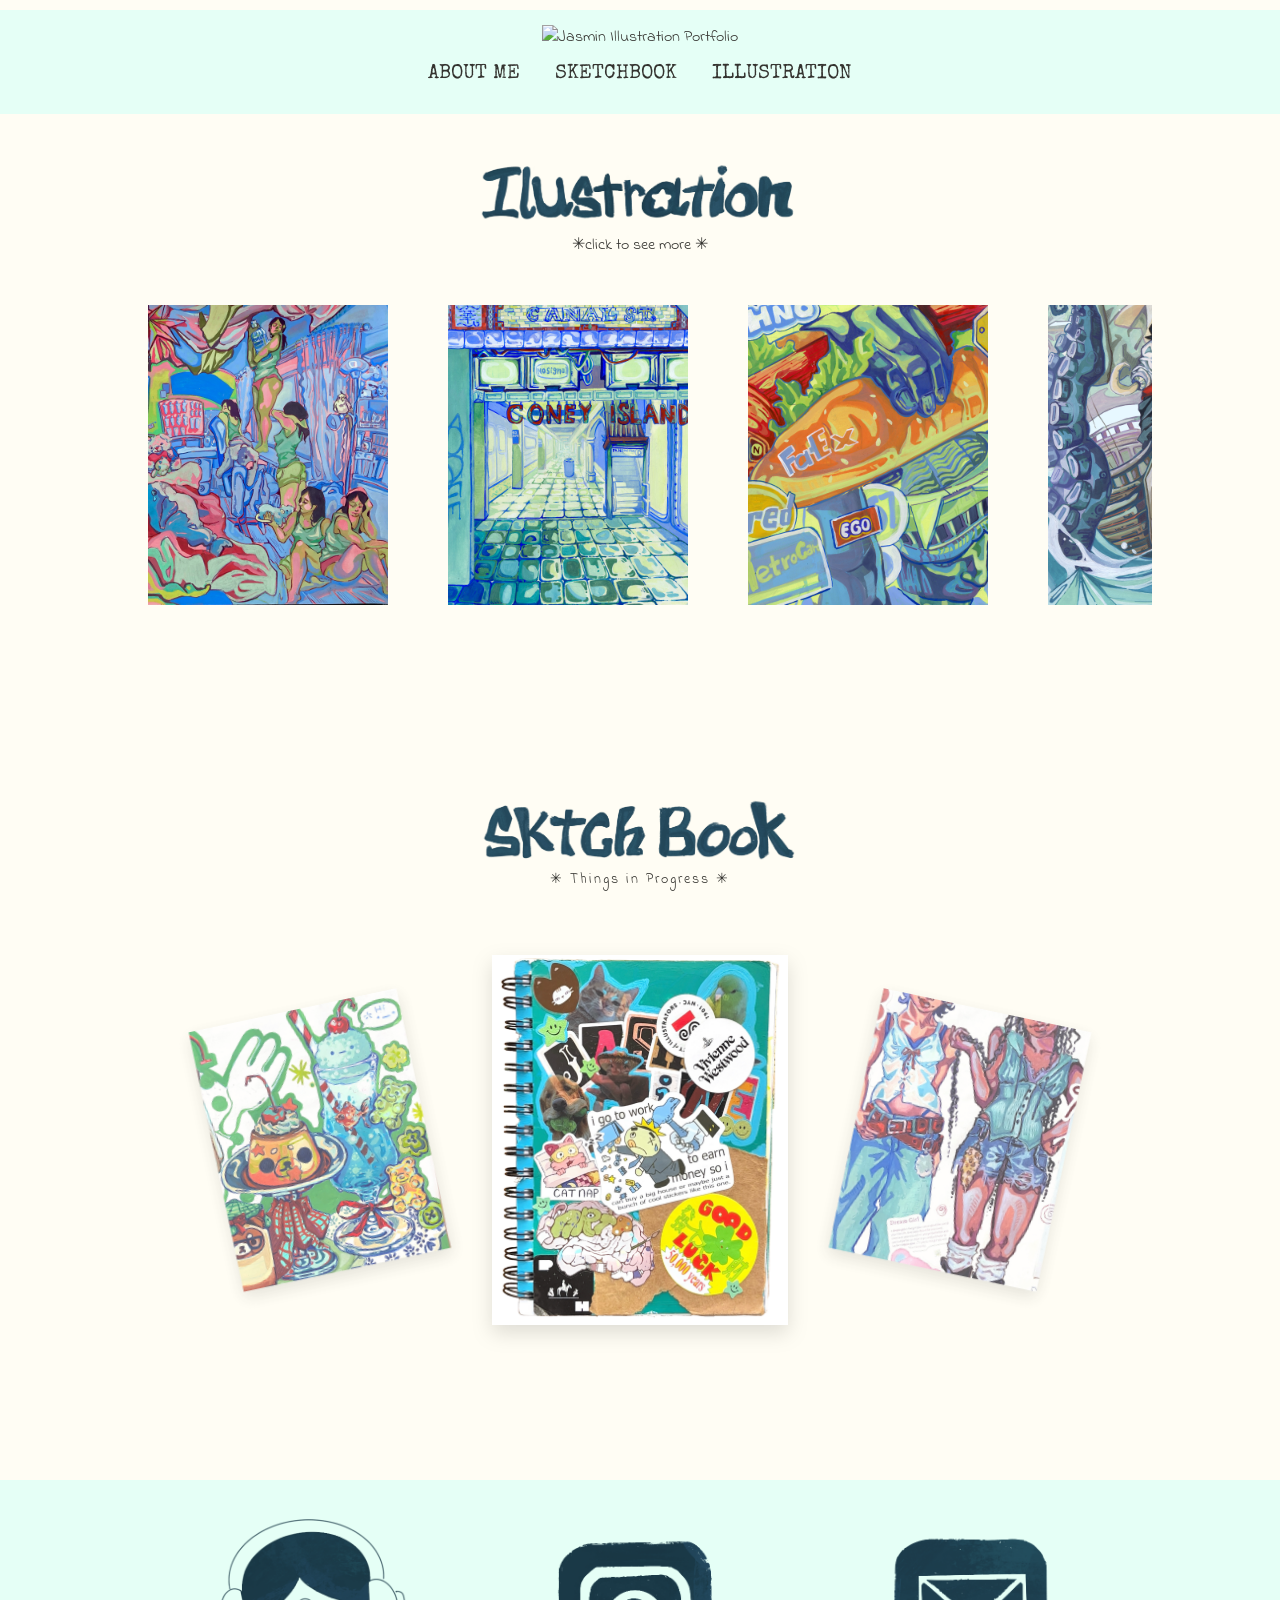
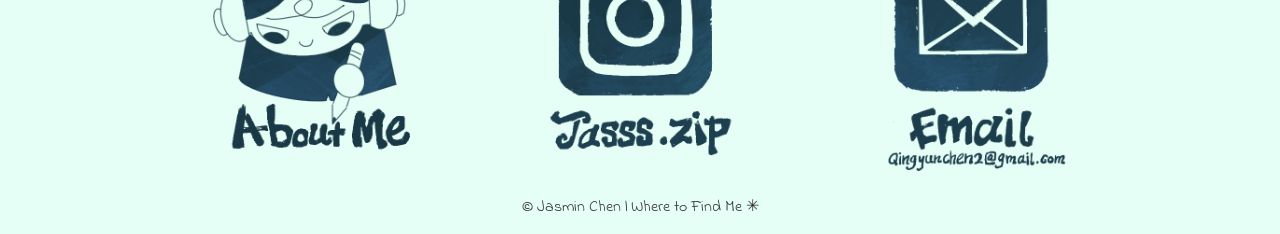
==== commit 8301a271: "Update header and menu structure in index.html" ====
--- a/index.html
+++ b/index.html
@@ -16,22 +16,24 @@
     <!-- First screen: Welcome -->
     <section class="hero" id="home">
 
-      <!-- Logo + Menu background -->
-      <div class="header-background">
-
-        <!-- Logo -->
-        <div class="hero-text">
-          <img src="Image/ps main logo.png" alt="Jasmin Chen">
-        </div>
-
-        <!-- Menu -->
-        <nav class="home-menu">
-          <a href="About.html">About Me</a>
-          <a href="Sketch.html">Sketchbook</a>
-          <a href="Narrative.html">Illustration</a>
-        </nav>
-
-      </div>
+      <!-- Homepage Header -->
+<div class="header-background">
+
+  <!-- Header image -->
+  <img
+    src="Image/header.jpg"
+    alt="Jasmin Illustration Portfolio"
+    class="home-header-image"
+  >
+
+  <!-- Vertical Menu -->
+  <nav class="home-menu">
+    <a href="About.html">ABOUT ME</a>
+    <a href="Sketch.html">SKETCHBOOK</a>
+    <a href="Narrative.html">ILLUSTRATION</a>
+  </nav>
+
+</div>
 
          
     </section>
--- a/Style.css
+++ b/Style.css
@@ -778,6 +778,7 @@
 
 /* Scroll left */
 @keyframes gallery-scroll {
+  
   from {
     transform: translateX(0);
   }
@@ -1189,3 +1190,28 @@
   margin: 0 auto 20px;
   transform: translateY(-10px);
 }
+/* Instagram Reel Link */
+.instagram-link {
+  position: fixed;
+  left: 25px;
+  bottom: 20px;
+  z-index: 9999;
+
+  display: inline-flex;
+  align-items: center;
+  gap: 5px;
+
+   display: inline-block;
+  cursor: pointer;
+  transition: opacity 0.2s ease;
+}
+
+.instagram-link img {
+  display: block;
+  width: 300px;
+  height: auto;
+}
+
+.instagram-link:hover {
+  opacity: 0.55;
+}
